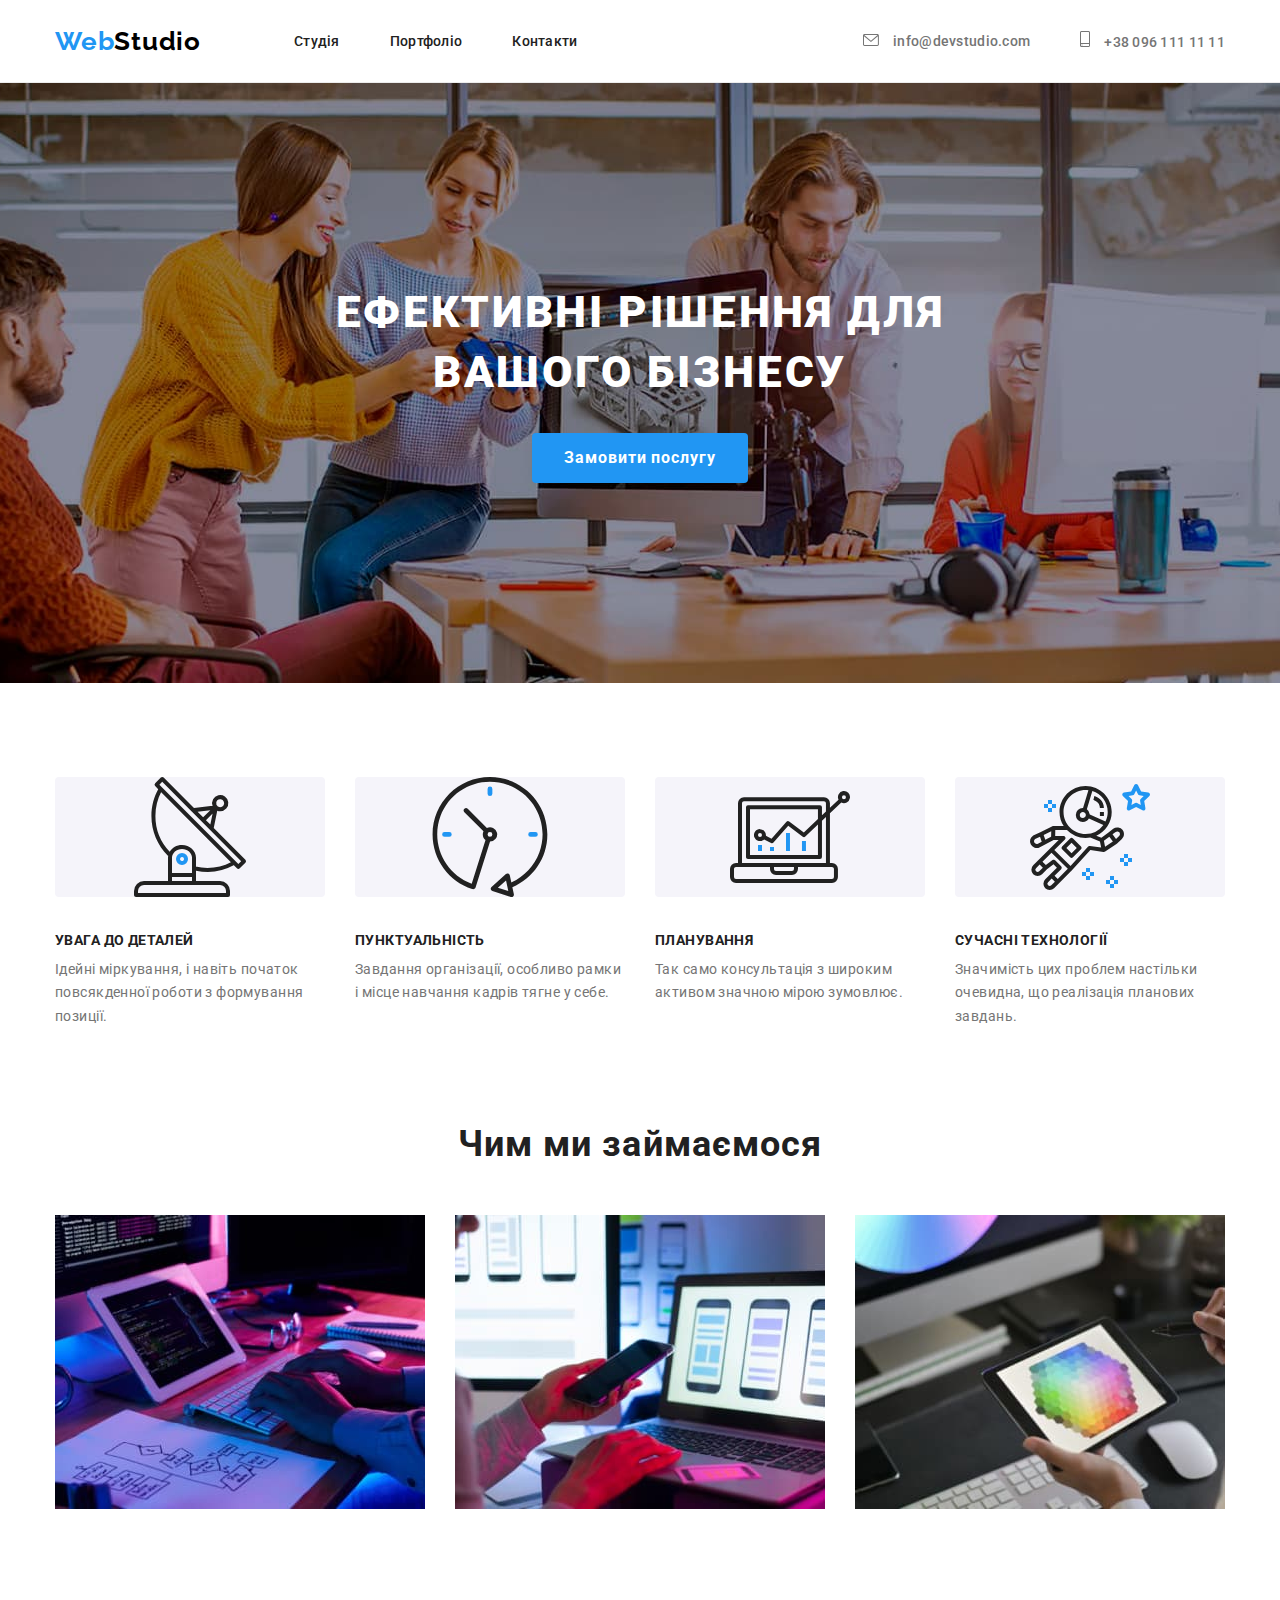
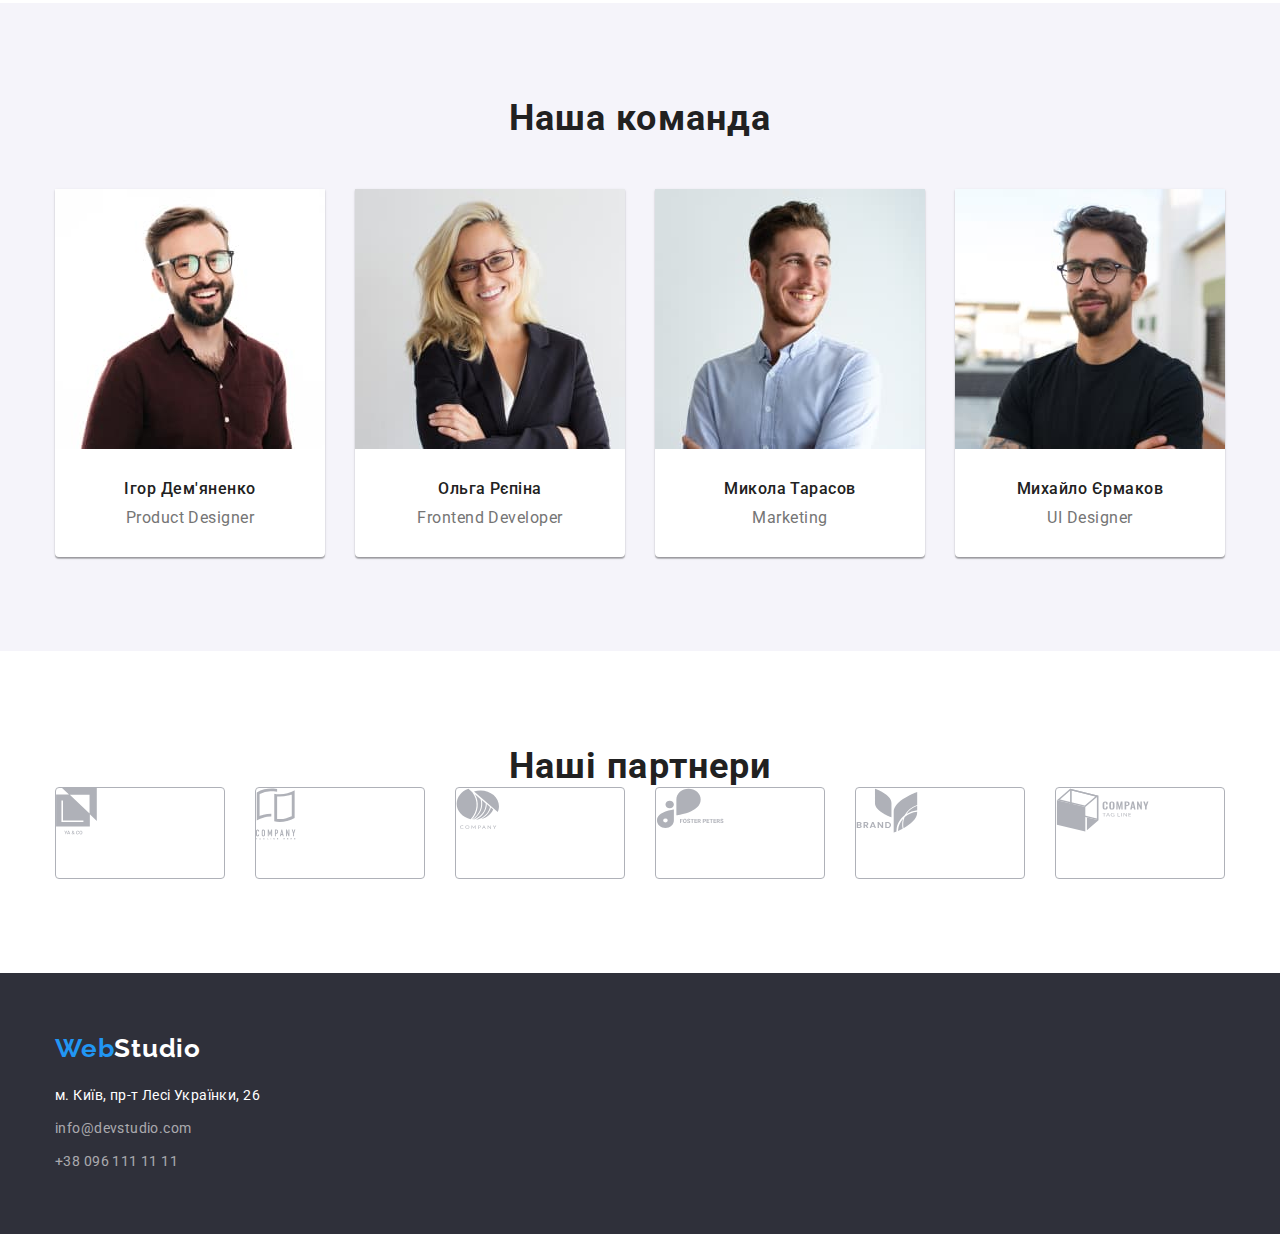
==== index.html @ ecf81061 "Перевірка" ====
<!DOCTYPE html>
<html lang="uk">
<head>
    <meta charset="UTF-8">
    <meta http-equiv="X-UA-Compatible" content="IE=edge">
   <meta name="viewport" content="width=device-width, initial-scale=1.0">
   <title>WebStudio</title>
   <link rel="preconnect" href="https://fonts.googleapis.com">
   <link rel="preconnect" href="https://fonts.gstatic.com" crossorigin>
   <link href="https://fonts.googleapis.com/css2?family=Raleway:wght@700&family=Roboto:wght@400;500;700;900&display=swap" rel="stylesheet">
    <link rel="stylesheet" href="https://cdnjs.cloudflare.com/ajax/libs/modern-normalize/1.1.0/modern-normalize.min.css">
   <link rel="stylesheet" href="./css/style.css" />

</head>
<body>
  <header class="header ">
    
    <div class="header-div container">
    <nav class="header-nav ">
       <a class="second-logo-color link" href="./index.html"><span class="logo-color">Web</span>Studio</a>
       <ul class="header-list"> 
            
            <li class="header-item">
                <a class="header-link link list focus-header" href="./index.html">Студія</a>
            </li>
            <li class="header-item">
                <a class="header-link link list focus-header" href="./portfolio.html">Портфоліо</a>
            </li>
            <li class="header-item">
                <a class="header-link link list focus-header" href="-">Контакти</a>
            </li>
        </ul>
    </nav>
        <ul class="header-contact">
        <li class="contact-item">
            <svg class="email-svg">
                <use href="./images/symbol-defs.svg#icon-email">
    
                </use>
            </svg>
            <a class="contact-link link list contact-clr-change" href="mailto:info@devstudio.com">info@devstudio.com</a></li>
        <li class="contact-item">
        
        <svg class="telephon-svg">
            <use href="./images/symbol-defs.svg#icon-smartphon"></use>
        </svg>
        <a class="contact-link link list contact-clr-change" href="tel:+380961111111">+38 096 111 11 11</a></li>
        </ul>
    </div>
    </header>
  <main class="middle">

    <section class="middle-section ">
        <div class="container">
      <h1 class="middle-title">Ефективні рішення для вашого бізнесу</h1>
      
      <button type="button" class="middle-button btm-settings">Замовити послугу</button>  
    
</div>
    </section>
    <section class="middle-advant section">
        <div class="container">
    <ul class="middle-list list ">
        <li class="middle-item "> 
            <svg class="middle-svg">
                <use href="./images/symbol-defs.svg#icon-antena-img"></use>
            </svg>
            <h3 class="advant-title">увага до деталей</h3>
        <p class="middle-text">Ідейні міркування, і навіть початок повсякденної роботи з формування позиції.</p></li>
        <li class="middle-item ">
            <svg class="middle-svg">
                <use href="./images/symbol-defs.svg#icon-clock-img"></use>
            </svg>
            <h3 class="advant-title">пунктуальність</h3>
        <p class="middle-text">Завдання організації, особливо рамки і місце навчання кадрів тягне у себе.</p></li>
        <li class="middle-item ">
            <svg class="middle-svg">
                <use href="./images/symbol-defs.svg#icon-diagram-img"></use>
            </svg>
            <h3 class="advant-title">планування</h3>
        <p class="middle-text">Так само консультація з широким активом значною мірою зумовлює.</p></li>
        <li class="middle-item ">
            <svg class="middle-svg">
                <use href="./images/symbol-defs.svg#icon-astronaut-img"></use>
            </svg>
            <h3 class="advant-title">сучасні технології</h3>
        <p class="middle-text">Значимість цих проблем настільки очевидна, що реалізація планових завдань.</p></li>
    </ul>
        </div>
</section>
        <section class="function section">
         <div class=" container">
    <h2 class="function-title ">Чим ми займаємося</h2>
       <ul class="function-list">
            <li class="function-item list"><img src="./images1folder/imgabout-img1.jpg" alt="Написання коду" width="370" height="294"> </li>
            <li class="function-item list"><img src="./images1folder/imgabout-img2.jpg" alt="Адаптація " width="370" height="294"></li>
            <li class="function-item list"><img src="./images1folder/imgabout-img3.jpg" alt="Дизайн" width="370" height="294"></li>
        </ul>
    </div>
       </section>
       <section class="team-section section">
        <div class="container">
       <h2 class="team-title">Наша команда</h2>
        <ul class="team-list">
        <li class="team-item list"><img src="./images2folder/imgman-photo1.jpg" alt="Ігор Дем'яненко"  width="270" height="260">
           <div class="team-div"> <h3 class="team-name">Ігор Дем'яненко</h3>
            <p class="team-text" lang="en">Product Designer</p></div>
        </li>
        <li class="team-item list"><img src="./images2folder/imgman-photo2.jpg" alt="Ольга Рєпіна" width="270" height="260" >
            <div class="team-div"><h3 class="team-name">Ольга Рєпіна</h3>
            <p class="team-text" lang="en">Frontend Developer</p></div>
        </li>
        <li class="team-item list"><img src="./images2folder/imgman-photo3.jpg" alt="Микола Тарасов"  width="270" height="260" >
            <div class="team-div"><h3 class="team-name">Микола Тарасов</h3>
            <p class="team-text" lang="en">Marketing</p></div>
        </li>
        <li class="team-item list"><img src="./images2folder/imgman-photo4.jpg" alt="Михайло Єрмаков"  width="270" height="260" >
            <div class="team-div"><h3 class="team-name">Михайло Єрмаков</h3>
            <p class="team-text" lang="en">UI Designer</p></div>
        </li>
        </ul>
     </div>
        </section>
        <section class="partner container">
            <h2 class="partner-title">Наші партнери</h2>
            <ul class="partner-list">
                <li class="partner-item list">
                    <a class="partner-link" href="-" >
                    <svg class="partner-svg icon-ya-co">
                        <use href="./images/symbol-defs.svg#icon-ya-co">

                        </use>
                    </svg>
                </a>
                </li>
                <li class="partner-item list">
                    <a class="partner-link" href="-" >
                    <svg class="partner-svg icon-list-cor" >
                        <use href="./images/symbol-defs.svg#icon-list-cor">

                        </use>
                    </svg>
                    </a>
                </li>
                <li class="partner-item list">
                    <a class="partner-link" href="-" >
                    <svg class="partner-svg icon-ship-cor" >
                        <use href="./images/symbol-defs.svg#icon-ship-cor">

                        </use>
                    </svg>
                    </a>
                </li>
                <li class="partner-item list">
                    <a class="partner-link" href="-" >
                        <svg class="partner-svg icon-foster"  >
                        <use href="./images/symbol-defs.svg#icon-foster">

                        </use>
                    </svg>
                    </a>
                </a>
                </li>
                <li class="partner-item list">
                    <a class="partner-link" href="-" >
                    <svg class="partner-svg icon-plant-cor" >
                        <use href="./images/symbol-defs.svg#icon-plant-cor">

                        </use>
                    </svg>
                    </a>
                </li>
                <li class="partner-item list">
                    <a class="partner-link" href="-" >
                    <svg class="partner-svg icon-teg-line" >
                        <use href="./images/symbol-defs.svg#icon-teg-line">

                        </use>
                    </svg>
                    </a>
                </li>
            </ul>
        </section>
        </main>
     <footer class="footer ">
    <div class="container">
            <div class="footer-title-div"><a class="footer-logo  link list" href="./index.html"><span class="end-logo-color">Web</span>Studio</a>
            </div>
                <address class="footer-address">
            <ul class="footer-list link list">
           <li class="footer-item"><a class="footer-link link footer-addr-clr address-clr-change" href="https://goo.gl/maps/CPtrU1FHBa2aNyZL9" target="_blank"
             rel="noopener noreferrer nofollow">м. Київ, пр-т Лесі Українки, 26</a></li>
            <li class="footer-item"><a class="footer-link link contact-clr-change" href="mailto:info@devstudio.com">info@devstudio.com</a></li>
            <li class="footer-item"><a class="footer-link link contact-clr-change" href="tel:+380961111111">+38 096 111 11 11</a></li>
        </ul>
    </address>
    </div>
       </footer>
</body>
</html>
---- css/style.css ----
:root {
--black-color: #212121 ;
--dark-gray-color:#2F303A ;
--black-000-color: #000000 ;
--blue-color: #2196F3 ;
--dark-blau:#188CE8 ;
--gray-color: #757575 ;
--white-color: #ffffff ;
--team-bg-colore:#F5F4FA ;;
--footer-address-clr: rgba(255, 255, 255, 0.6); 
/*------------portfolio----------------*/
--dark-white:#F5F4FA ;
--portf-btm-txt-clr:#212121 ;
--portf-title: #212121 ;
--portf-text:#757575;
--portf-btm-bg-effct:#2196F3;
--portf-btm-tx-effct: #ffffff ;
 }

h1,
h2,
h3,
h4,
h5,
h6,
p ,
ul,
ol{
	margin: 0;
    padding: 0;
}
.list {
	list-style: none;
	padding-left: 0;
	margin: 0;
}
.link {
	text-decoration: none;
	color: inherit;
}
img {
	display: block;
	max-width: 100%;
	height: auto;
}
address {
	font-style: normal;
	/* or */
	font-style: inherit;
}

.list{
    list-style: none;
}

.link{
    text-decoration: none;
}
html{
 box-sizing: border-box;
}

*,
*::before ,
*::after{
    box-sizing: inherit;
}

body{
    font-family:"Roboto", sans-serif ;
    color: var(--black-color);
    margin: 0;
    display: block;
    align-items: center;
    background-color: var(--white-color);
}

.container{
    width: 1200px;
    margin-left: auto;
    margin-right: auto;
    padding-left: 15px;
    padding-right: 15px;
}

.section{
    padding-top: 94px ;
    padding-bottom: 94px;
}
 /*-------------------- Header-----------------*/
.header-place{
    display: block;
    
}
.header-div{
    display: flex;
    margin-left: auto;
    margin-right: auto;
   
}
.header {
    border-bottom: 1px solid #ECECEC;
    color:var(--white-color);
    display: flex;
    align-items: center;
    
  

  
}


.header-nav{
    display: flex;
    align-items: center;
}

.second-logo-color {
    align-items: center;
    margin-right: 93px;


    font-family: 'Raleway';
font-style: normal;
font-weight: 700;
font-size: 26px;
line-height:calc(31/26);
letter-spacing: 0.03em;
    color:var(--black-000-color) ;
}
.logo-color {
    color: var(--blue-color);
}
.header-list {
    display: flex ;
    align-items: center;
    
}

.header-item {
    padding-top: 32px;
    padding-bottom: 32px;
    margin-right: 50px;
    display: block;
}
.header-item:last-child{
    margin-right: 0;
}
.email-svg{
    width: 16px;
    height: 12px;
    margin-right: 10px;
}
.header-link {
    padding-top: 32px;
    padding-bottom: 32px;
    


font-weight: 500;
font-size: 14px;
line-height: 1.14;
letter-spacing: 0.02em;
color: var(--black-color);
}
.header-link:hover  {
 color: var(--blue-color);
 
}
.focus-header:focus{
    color: var(--blue-color);
}


.header-contact {
    display: flex;
    margin-left: auto;
    align-items: center;
   

}
.telephon-svg{
    width: 10px;
    height: 16px;
    margin-right: 10px;
   
}

.contact-item {
    margin-right: 50px;
   display: block;
   
   
    
}
.contact-item:hover , .contact-item:focus{
    color: var(--blue-color);
}
.contact-item:last-child{
    margin-right: 0;
}
.contact-link {
    padding-top: 32px;
    padding-bottom: 32px;


    font-weight: 500;
font-size: 14px;
line-height: calc(16/14);
letter-spacing: 0.02em;
    color: var(--gray-color);
}

.contact-clr-change:hover , .contact-clr-change:focus{
color: var(--blue-color);
}
    
    
.middle{
  
   
}

.middle-section {
    background-image: url(../background-img/background-image.jpg);
    background-color: var(--dark-gray-color);
    padding-top: 200px;
    padding-bottom: 200px;
    max-width: 1600px;
    max-height: 600px;
    background-position: center;
    background-size: cover;
    background-repeat: no-repeat;
}


.middle-title {
    display: block;
    text-align: center;
    max-width: 696px;
    align-items: center;
    margin: 0 auto;
    margin-bottom: 30px;
    
   
    font-weight: 900;
    font-size: 44px;
    line-height: 1.36;
    text-align: center;
    letter-spacing: 0.06em;
    text-transform: uppercase;
        color: var(--white-color);
      
}

/* .mdl-btm-chg:hover , .mdl-btm-chg:focus{ 
    background-color: #188CE8;
}*/
.botton-div-1{
    padding-bottom: 200px;
}
.middle-button{
    display: inline-block;
    margin: 0 auto;
    padding-top: 10px;
    padding-bottom: 10px;
    padding-left: 32px;
    padding-right: 32px;
   

    font-family:inherit;
    font-weight: 700;
font-size: 16px;
line-height: 1.88;
background-color: var(--blue-color);
color: var(--white-color);
display: flex;
align-items: center;
text-align: center;
border-radius: 4px;
letter-spacing: 0.06em;
border: 0px;


}

.btm-settings:hover , .btm-settings:focus{
    background-color: var(--dark-blau);
    cursor: pointer;

}
.middle-advant {
    padding-bottom: 0;
   
}
.middle-list {
    display: flex;
    margin: 0, auto;
    
}
.middle-item {
    width: 270px;
    margin-right: 30px; 
    
   
}

.middle-item:last-child{
    margin: 0;
}
.middle-svg{
    width: 270px;
    height: 120px;
    margin-bottom: 30px;
    background-color: #F5F4FA;
    border-radius: 4px;
    
}

.advant-title {
font-weight: 700;
font-size: 14px;
line-height: calc(16/14);
letter-spacing: 0.03em;
text-transform: uppercase;
color: var(--black-color);
margin-bottom: 10px;
}
.middle-text {
    font-weight: 400;
font-size: 14px;
line-height: 1.71;
letter-spacing: 0.03em;
color: var(--gray-color);
}
.function {
    background-color: var(--white-color);
    
}

.function-title {
    margin-bottom: 50px;
    
font-weight: 700;
font-size: 36px;
line-height: calc(42/36);
text-align: center;
letter-spacing: 0.03em;
}


.function-list {
    display: flex;
    padding: 0;
}
.function-item {
    margin-right: 30px;
   
}
.function-item:last-child{
    margin: 0;
}

.team-section {
    background-color: var(--team-bg-colore);
}

.team-title {
margin-bottom: 50px;


color: var(--black-color);
font-weight: 700;
font-size: 36px;
line-height: calc(42/36);
text-align: center;
letter-spacing: 0.03em;
}
.team-list {
    display: flex;
    padding: 0;
}
.team-item {
    border-radius: 0px 0px 4px 4px;
    box-shadow: 0px 1px 3px rgba(0, 0, 0, 0.12), 0px 1px 1px rgba(0, 0, 0, 0.14), 0px 2px 1px rgba(0, 0, 0, 0.2);
    background-color: var(--white-color);
    width: 270px;
    margin-right: 30px;
}
.team-item:last-child{
margin: 0;
}
.team-div{
   
 padding-bottom: 30px;
 padding-top: 30px;
}
.team-name {
margin-bottom: 10px;

color: var(--black-color);
font-weight: 500;
font-size: 16px;
line-height: calc(19/16);
text-align: center;
letter-spacing: 0.03em;
}
.team-text {
color: var(--gray-color);
font-weight: 400;
font-size: 16px;
line-height: calc(19/16);
text-align: center;
letter-spacing: 0.03em;
}

.partner {
    padding-top: 94px;
    padding-bottom: 94px;
    background-color: var(--white-color);
   
}
.partner-title {
   margin-left: auto;
   margin-right: auto;

   font-weight: 700;
font-size: 36px;
line-height: calc(42/36);
text-align: center;
letter-spacing: 0.03em;
}
.partner-list {
    display: flex;
    margin-left: auto;
    margin-right: auto;
}
.partner-item {
    margin-right: 30px;
    border: 1px solid #AFB1B8;
border-radius: 4px;
width: 170px;
height: 92px;



}
.partner-item:last-child{
    margin-right: 0;
}

.partner-link{
    color:#AFB1B8 ;
    width: 170px;
    height: 92px;
    
   
}
.partner-link:hover,.partner-link:focus {
    color: var(--blue-color);
}
.partner-svg{
fill:currentColor;
object-fit: contain;

/* width: 40px; */
/* height: 40px; */

}
/* --------stile for every icon----------- */
 .icon-ya-co{
    width: 41px;
    height: 46.7px;
   object-position: 50% 50%;
    
}
.icon-list-cor{
     width: 40px;
    height: 52px;
    
}
.icon-ship-cor{
     width: 43.46px;
    height: 41.18px;
    
}
.icon-foster{
     width: 84.44px;
    height: 40.62px;
    
}
.icon-plant-cor{
     width: 62.54px;
    height: 45.43px;
    
}
.icon-teg-line{
     width: 93.79px;
    height: 43.93px;
    
}

/* ----------------end------------------ */

.footer {
    padding-top:60px; 
    padding-bottom: 60px;
    margin: 0 , auto;
    background-color: var(--dark-gray-color);
    
}
.footer-title-div{
    margin-bottom: 20px;
    
}
.footer-logo {
color: var(--white-color);
font-weight: 700;
font-size: 26px;
line-height: calc(31/26);
letter-spacing: 0.03em;
font-family: 'Raleway';
font-style: normal;


}
.end-logo-color {
    color: var(--blue-color);
}
.footer-address {
}
.footer-list {
}
.footer-item {
    font-style: normal;
    margin-bottom: 9px;

}
.footer-item:last-child{
   margin-bottom: 0;
}

.footer-link {
 color: var(--footer-address-clr);
 font-family: 'Roboto';
font-style: normal;
font-weight: 400;
font-size: 14px;
line-height: 1.71;
letter-spacing: 0.03em;
}
.footer-addr-clr{
    color:var(--white-color) ;
}
.address-clr-change:hover,.address-clr-change:focus{
    color: var(--blue-color)
}


/* -----------portfolio-------------*/

.portf-body{
    background-color:var(--white-color) ;
    font-family:"Roboto", sans-serif ;
    color: var(--black-color);

}

.prtf-header{
    background-color: var(--white-color);
 }
.visually-hidden {
    position: absolute;
    white-space: nowrap;
    width: 1px;
    height: 1px;
    overflow: hidden;
    border: 0;
    padding: 0;
    clip: rect(0 0 0 0);
    clip-path: inset(50%);
    margin: -1px;
} 
.prtf-list{
    display: flex;
    justify-content: center;
    margin-bottom: 50px;
}
.prtf-btm{
    margin-right: 8px;
   
}



.prtf-btm:last-child{
    margin: 0;
}
.filter{
    padding-top: 94px;
    background-color: var(--white-color);
    padding-bottom: 94px;
}
.portfolio-btm1{
    padding-left: 25px;
    padding-right: 25px;
    padding-top: 6px;
    padding-bottom: 6px;

    font-family:inherit;
    background-color: var(--dark-white);
  color: var(--black-color);
  border: 0px;
  font-weight: 500;
font-size: 16px;
line-height: 1.62;
text-align: center;
letter-spacing: 0.03em;
cursor: pointer;
    }
.portfolio-btm{
    padding-top: 6px;
    padding-left: 22px;
    padding-right: 22px;
    padding-bottom: 6px;


    font-family:inherit;
    background-color: var(--dark-white);
  color: var(--black-color);
  border: 0px;
  font-weight: 500;
font-size: 16px;
line-height: 1.62;
text-align: center;
letter-spacing: 0.03em;
cursor: pointer;

}


.btm-hover:hover {
    background-color: var(--blue-color);
    color:var(--white-color);
 }

 .btm-focus:focus{
    background-color:var(--blue-color) ;
    color:var(--white-color);
 }




 .prtf-grid{
    margin-top: 50px;
    padding: 0;
    display: flex;
    flex-wrap: wrap;
     gap: 30px;
     margin: 0;
    
     }
  
 /* } 
 .prtf-grid:nth-child(3n){
    column-gap: 0;
 }*/
.prtf-li{
    flex-basis: calc((100% - 60px) / 3);
}
.prtf-card{
    padding: 20px 24px;
   margin: 0;
    border: 1px solid #EEEEEE;
    border-top: none;
   
}

.portfolio-images{
    
}
 .portfolio-title{
    margin-bottom:4px ;

    font-weight: 700;
font-size: 18px;
line-height: 2;
letter-spacing: 0.06em;
color: var(--black-color);



 }

 .portfolio-text{

    font-weight: 400;
font-size: 16px;
line-height: 1.88;
letter-spacing: 0.03em;
color: var(--gray-color);
margin: 0;

 }
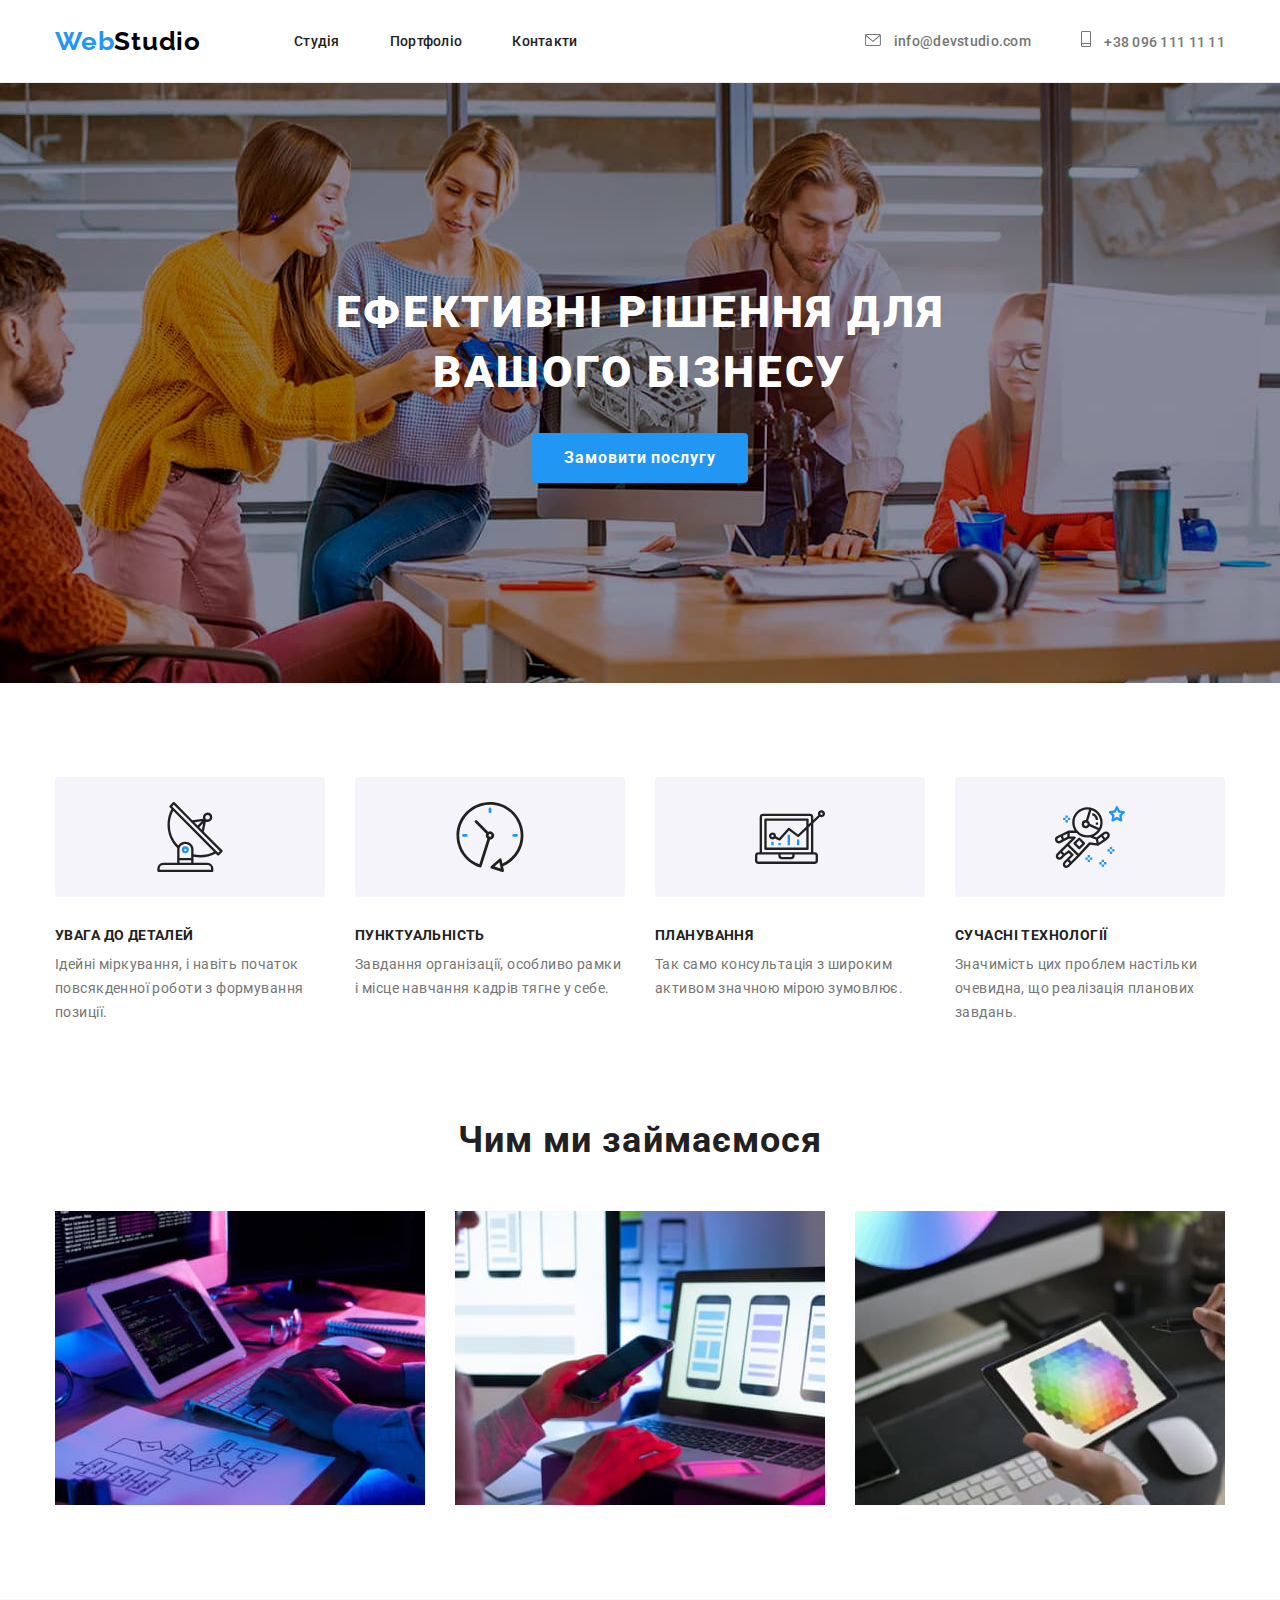
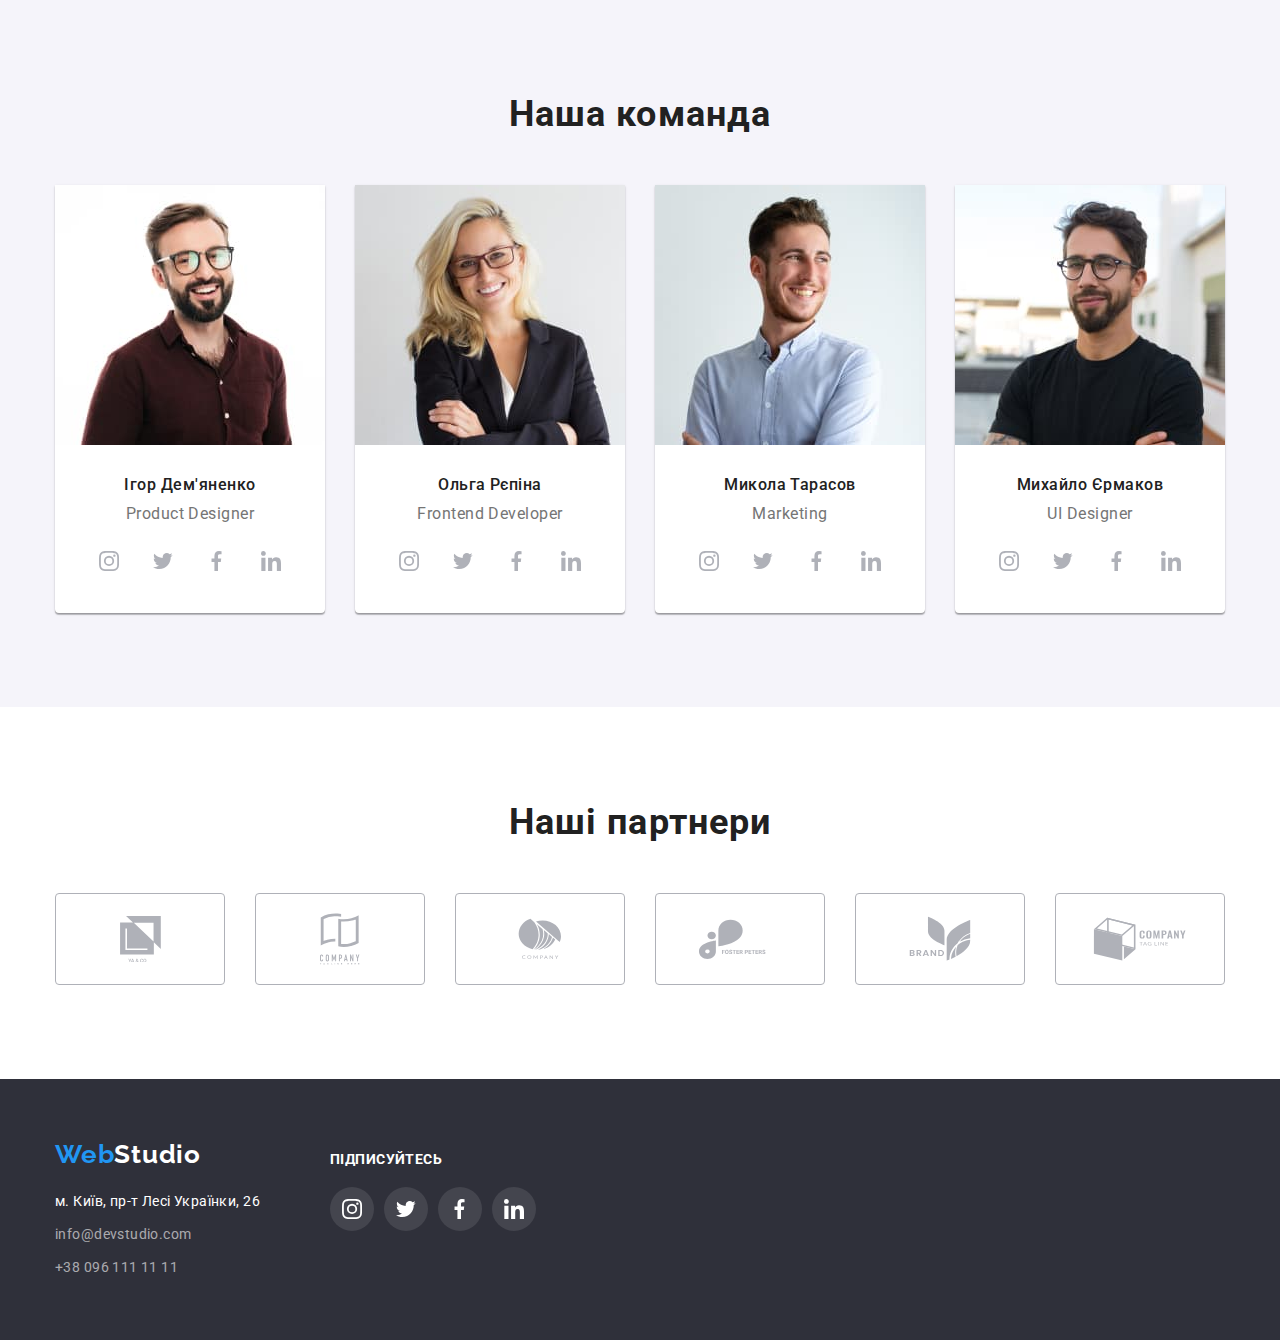
==== commit 8c733505: "Зробив 4 дз" ====
--- a/index.html
+++ b/index.html
@@ -33,18 +33,20 @@
     </nav>
         <ul class="header-contact">
         <li class="contact-item">
-            <svg class="email-svg">
-                <use href="./images/symbol-defs.svg#icon-email">
-    
-                </use>
-            </svg>
-            <a class="contact-link link list contact-clr-change" href="mailto:info@devstudio.com">info@devstudio.com</a></li>
+            
+            <a class="contact-link link list contact-clr-change" href="mailto:info@devstudio.com">
+                <svg class="email-svg">
+                    <use href="./images/symbol-defs.svg#icon-email"></use>
+                </svg>
+                info@devstudio.com</a></li>
         <li class="contact-item">
         
-        <svg class="telephon-svg">
-            <use href="./images/symbol-defs.svg#icon-smartphon"></use>
-        </svg>
-        <a class="contact-link link list contact-clr-change" href="tel:+380961111111">+38 096 111 11 11</a></li>
+        
+        <a class="contact-link link list contact-clr-change" href="tel:+380961111111">
+            <svg class="telephon-svg">
+                <use href="./images/symbol-defs.svg#icon-smartphon"></use>
+            </svg>
+            +38 096 111 11 11</a></li>
         </ul>
     </div>
     </header>
@@ -61,28 +63,28 @@
     <section class="middle-advant section">
         <div class="container">
     <ul class="middle-list list ">
-        <li class="middle-item "> 
-            <svg class="middle-svg">
+        <li class="middle-item "> <div class="middle-svg-div">
+            <svg class="middle-svg1">
                 <use href="./images/symbol-defs.svg#icon-antena-img"></use>
-            </svg>
+            </svg></div>
             <h3 class="advant-title">увага до деталей</h3>
         <p class="middle-text">Ідейні міркування, і навіть початок повсякденної роботи з формування позиції.</p></li>
         <li class="middle-item ">
-            <svg class="middle-svg">
+           <div class="middle-svg-div"> <svg class="middle-svg2">
                 <use href="./images/symbol-defs.svg#icon-clock-img"></use>
-            </svg>
+            </svg></div>
             <h3 class="advant-title">пунктуальність</h3>
         <p class="middle-text">Завдання організації, особливо рамки і місце навчання кадрів тягне у себе.</p></li>
         <li class="middle-item ">
-            <svg class="middle-svg">
+           <div class="middle-svg-div"> <svg class="middle-svg3">
                 <use href="./images/symbol-defs.svg#icon-diagram-img"></use>
-            </svg>
+            </svg></div>
             <h3 class="advant-title">планування</h3>
         <p class="middle-text">Так само консультація з широким активом значною мірою зумовлює.</p></li>
         <li class="middle-item ">
-            <svg class="middle-svg">
+            <div class="middle-svg-div"><svg class="middle-svg4">
                 <use href="./images/symbol-defs.svg#icon-astronaut-img"></use>
-            </svg>
+            </svg></div>
             <h3 class="advant-title">сучасні технології</h3>
         <p class="middle-text">Значимість цих проблем настільки очевидна, що реалізація планових завдань.</p></li>
     </ul>
@@ -102,21 +104,154 @@
         <div class="container">
        <h2 class="team-title">Наша команда</h2>
         <ul class="team-list">
-        <li class="team-item list"><img src="./images2folder/imgman-photo1.jpg" alt="Ігор Дем'яненко"  width="270" height="260">
+        <li class="team-item list">
+            <img src="./images2folder/imgman-photo1.jpg" alt="Ігор Дем'яненко"  width="270" height="260">
            <div class="team-div"> <h3 class="team-name">Ігор Дем'яненко</h3>
-            <p class="team-text" lang="en">Product Designer</p></div>
+            <p class="team-text" lang="en">Product Designer</p>
+        <div class="team-social-div">
+            <ul class="social-team-list">
+                <li class="team-social-item list">
+                    <a class="social-team-link" href="-">
+                    <svg class="social-team-svg icon-instagram">
+                        <use href="./images/symbol-def.svg#icon-instagram"></use>
+                    </svg>
+                    </a>
+                </li>
+                <li class="team-social-item list">
+                    <a class="social-team-link" href="-">
+                    <svg class="social-team-svg icon-twitter">
+                        <use href="./images/symbol-defs.svg#icon-twitter"></use>
+                    </svg>
+                    </a>
+                </li>
+                <li class="team-social-item list">
+                    <a class="social-team-link" href="-">
+                    <svg class="social-team-svg icon-facebook">
+                        <use href="./images/symbol-defs.svg#icon-facebook"></use>
+                    </svg>
+                    </a>
+                </li>
+                <li class="team-social-item list">
+                    <a class="social-team-link" href="-">
+                    <svg class="social-team-svg icon-linkedin">
+                        <use href="./images/symbol-defs.svg#icon-linkedin"></use>
+                    </svg>
+                    </a>
+                </li>
+            </ul>
+        </div>
+        </div>
         </li>
         <li class="team-item list"><img src="./images2folder/imgman-photo2.jpg" alt="Ольга Рєпіна" width="270" height="260" >
             <div class="team-div"><h3 class="team-name">Ольга Рєпіна</h3>
-            <p class="team-text" lang="en">Frontend Developer</p></div>
+            <p class="team-text" lang="en">Frontend Developer</p>
+            <div class="team-social-div">
+                <ul class="social-team-list">
+                    <li class="team-social-item list">
+                        <a class="social-team-link" href="-">
+                        <svg class="social-team-svg icon-instagram">
+                            <use href="./images/symbol-def.svg#icon-instagram"></use>
+                        </svg>
+                        </a>
+                    </li>
+                    <li class="team-social-item list">
+                        <a class="social-team-link" href="-">
+                        <svg class="social-team-svg icon-twitter">
+                            <use href="./images/symbol-defs.svg#icon-twitter"></use>
+                        </svg>
+                        </a>
+                    </li>
+                    <li class="team-social-item list">
+                        <a class="social-team-link" href="-">
+                        <svg class="social-team-svg icon-facebook">
+                            <use href="./images/symbol-defs.svg#icon-facebook"></use>
+                        </svg>
+                        </a>
+                    </li>
+                    <li class="team-social-item list">
+                        <a class="social-team-link" href="-">
+                        <svg class="social-team-svg icon-linkedin">
+                            <use href="./images/symbol-defs.svg#icon-linkedin"></use>
+                        </svg>
+                        </a>
+                    </li>
+                </ul>
+            </div>
+        </div>
         </li>
         <li class="team-item list"><img src="./images2folder/imgman-photo3.jpg" alt="Микола Тарасов"  width="270" height="260" >
             <div class="team-div"><h3 class="team-name">Микола Тарасов</h3>
-            <p class="team-text" lang="en">Marketing</p></div>
+            <p class="team-text" lang="en">Marketing</p>
+            <div class="team-social-div">
+                <ul class="social-team-list">
+                    <li class="team-social-item list">
+                        <a class="social-team-link" href="-">
+                        <svg class="social-team-svg icon-instagram">
+                            <use href="./images/symbol-def.svg#icon-instagram"></use>
+                        </svg>
+                        </a>
+                    </li>
+                    <li class="team-social-item list">
+                        <a class="social-team-link" href="-">
+                        <svg class="social-team-svg icon-twitter">
+                            <use href="./images/symbol-defs.svg#icon-twitter"></use>
+                        </svg>
+                        </a>
+                    </li>
+                    <li class="team-social-item list">
+                        <a class="social-team-link" href="-">
+                        <svg class="social-team-svg icon-facebook">
+                            <use href="./images/symbol-defs.svg#icon-facebook"></use>
+                        </svg>
+                        </a>
+                    </li>
+                    <li class="team-social-item list">
+                        <a class="social-team-link" href="-">
+                        <svg class="social-team-svg icon-linkedin">
+                            <use href="./images/symbol-defs.svg#icon-linkedin"></use>
+                        </svg>
+                        </a>
+                    </li>
+                </ul>
+            </div>
+        </div>
         </li>
         <li class="team-item list"><img src="./images2folder/imgman-photo4.jpg" alt="Михайло Єрмаков"  width="270" height="260" >
             <div class="team-div"><h3 class="team-name">Михайло Єрмаков</h3>
-            <p class="team-text" lang="en">UI Designer</p></div>
+            <p class="team-text" lang="en">UI Designer</p>
+            <div class="team-social-div">
+                <ul class="social-team-list">
+                    <li class="team-social-item list">
+                        <a class="social-team-link" href="-">
+                        <svg class="social-team-svg icon-instagram">
+                            <use href="./images/symbol-def.svg#icon-instagram"></use>
+                        </svg>
+                        </a>
+                    </li>
+                    <li class="team-social-item list">
+                        <a class="social-team-link" href="-">
+                        <svg class="social-team-svg icon-twitter">
+                            <use href="./images/symbol-defs.svg#icon-twitter"></use>
+                        </svg>
+                        </a>
+                    </li>
+                    <li class="team-social-item list">
+                        <a class="social-team-link" href="-">
+                        <svg class="social-team-svg icon-facebook">
+                            <use href="./images/symbol-defs.svg#icon-facebook"></use>
+                        </svg>
+                        </a>
+                    </li>
+                    <li class="team-social-item list">
+                        <a class="social-team-link" href="-">
+                        <svg class="social-team-svg icon-linkedin">
+                            <use href="./images/symbol-defs.svg#icon-linkedin"></use>
+                        </svg>
+                        </a>
+                    </li>
+                </ul>
+            </div>
+        </div>
         </li>
         </ul>
      </div>
@@ -183,8 +318,9 @@
         </section>
         </main>
      <footer class="footer ">
-    <div class="container">
-            <div class="footer-title-div"><a class="footer-logo  link list" href="./index.html"><span class="end-logo-color">Web</span>Studio</a>
+    <div class="container foooter-div">
+        <div class="address-div">
+           <div class="footer-title-div"><a class="footer-logo  link list" href="./index.html"><span class="end-logo-color">Web</span>Studio</a>
             </div>
                 <address class="footer-address">
             <ul class="footer-list link list">
@@ -193,7 +329,43 @@
             <li class="footer-item"><a class="footer-link link contact-clr-change" href="mailto:info@devstudio.com">info@devstudio.com</a></li>
             <li class="footer-item"><a class="footer-link link contact-clr-change" href="tel:+380961111111">+38 096 111 11 11</a></li>
         </ul>
+   
     </address>
+  </div> 
+    <div class="social-networks-footer">
+        <h2 class="social-title">Підписуйтесь</h2>
+        <ul class="social-list">
+
+            <li class="social-item list">
+                <a class="social-link" href="">
+                    <svg class="social-svg icon-instagram">
+                        <use href="./images/symbol-def.svg#icon-instagram"></use>
+                    </svg>
+                </a>
+            </li>
+            <li class="social-item list">
+                <a class="social-link" href="">
+                    <svg class="social-svg icon-twitter">
+                        <use href="./images/symbol-defs.svg#icon-twitter"></use>
+                    </svg>
+                </a>
+            </li>
+            <li class="social-item list">
+                <a class="social-link" href="">
+                    <svg class="social-svg icon-facebook">
+                        <use href="./images/symbol-defs.svg#icon-facebook"></use>
+                    </svg>
+                </a>
+            </li>
+            <li class="social-item list">
+                <a class="social-link" href="">
+                    <svg class="social-svg icon-linkedin">
+                        <use href="./images/symbol-defs.svg#icon-linkedin"></use>
+                    </svg>
+                </a>
+            </li>
+        </ul>
+    </div>
     </div>
        </footer>
 </body>
--- a/css/style.css
+++ b/css/style.css
@@ -151,6 +151,7 @@
     width: 16px;
     height: 12px;
     margin-right: 10px;
+    fill: currentColor;
 }
 .header-link {
     padding-top: 32px;
@@ -184,6 +185,7 @@
     width: 10px;
     height: 16px;
     margin-right: 10px;
+    fill: currentColor;
    
 }
 
@@ -309,14 +311,37 @@
 .middle-item:last-child{
     margin: 0;
 }
-.middle-svg{
+.middle-svg-div{
     width: 270px;
     height: 120px;
-    margin-bottom: 30px;
     background-color: #F5F4FA;
     border-radius: 4px;
-    
-}
+    margin-bottom: 30px;
+   
+    display: flex;
+    justify-content: center;
+    align-items: center;
+    
+}
+.middle-svg1{
+    width: 70px;
+    height: 70px;
+       
+}
+.middle-svg2{
+    width:70px;
+    height: 70px;
+
+}
+.middle-svg3{
+    width: 70px;
+    height: 70px;
+}
+.middle-svg4{
+    width: 70px;
+    height: 70px;
+}
+
 
 .advant-title {
 font-weight: 700;
@@ -414,6 +439,40 @@
 text-align: center;
 letter-spacing: 0.03em;
 }
+.team-social-div{
+    margin-top: 16px;
+    display: flex;
+    justify-content: center;
+}
+.social-team-list{
+    display: flex;
+}
+
+.team-social-item {
+    margin-right: 10px;
+   
+}
+.team-social-item:last-child{
+    margin-right: 0;
+}
+.social-team-link{
+    width: 44px;
+    height: 44px;
+    display: flex;
+    justify-content: center;
+    align-items: center;
+    color: #AFB1B8;
+    border-radius: 50%;
+}
+.social-team-link:hover , .social-team-link:focus {
+    background-color: var(--blue-color);
+    color: var(--white-color);
+ }
+.social-team-svg {
+    width: 100%;
+    height: 100%;
+    fill: currentColor;
+}
 
 .partner {
     padding-top: 94px;
@@ -424,6 +483,7 @@
 .partner-title {
    margin-left: auto;
    margin-right: auto;
+   margin-bottom: 50px;
 
    font-weight: 700;
 font-size: 36px;
@@ -438,34 +498,37 @@
 }
 .partner-item {
     margin-right: 30px;
-    border: 1px solid #AFB1B8;
-border-radius: 4px;
+   
 width: 170px;
 height: 92px;
 
-
-
-}
+}
+
 .partner-item:last-child{
     margin-right: 0;
 }
 
 .partner-link{
     color:#AFB1B8 ;
-    width: 170px;
-    height: 92px;
-    
+    width: 100%;
+    height: 100%;
+    border: 1px solid #AFB1B8;
+    border-radius: 4px;
+    display: flex;
+    justify-content: center;
+    align-items: center;
    
 }
 .partner-link:hover,.partner-link:focus {
     color: var(--blue-color);
+    border-color: var(--blue-color);
+    
 }
 .partner-svg{
 fill:currentColor;
 object-fit: contain;
 
-/* width: 40px; */
-/* height: 40px; */
+
 
 }
 /* --------stile for every icon----------- */
@@ -509,6 +572,13 @@
     margin: 0 , auto;
     background-color: var(--dark-gray-color);
     
+}
+.foooter-div{
+    display: flex;
+
+}
+.address-div{
+
 }
 .footer-title-div{
     margin-bottom: 20px;
@@ -557,7 +627,69 @@
     color: var(--blue-color)
 }
 
-
+.social-networks-footer{
+    margin-left: 70px;
+}
+.social-title{
+    margin-top: 12px;
+    font-weight: 700;
+font-size: 14px;
+line-height: 16px;
+letter-spacing: 0.03em;
+text-transform: uppercase;
+
+color: #FFFFFF;
+}
+.social-list{
+    display: flex;
+    margin-top: 20px;
+}
+.social-item {
+    width: 44px;
+    height: 44px;
+    
+    margin-right: 10px;
+    
+}
+.social-item:last-child{
+    margin-right: 0;
+}
+.social-link {
+    width: 100%;
+    height: 100%;
+    display: flex;
+    justify-content: center;
+    align-items: center;
+    background: rgba(255, 255, 255, 0.1);
+    border-radius: 50%; 
+    fill: #FFFFFF;
+}
+.social-link:hover , .social-link:focus{
+    background-color: var(--blue-color);
+}
+.social-svg {
+    
+    object-fit: contain;
+    width:100%;
+    height: 100%;
+    
+}
+.icon-instagram{
+    width: 20px; ;
+    height: 20px; ;
+}
+.icon-twitter{
+    width:20px ;
+    height: 20px;
+}
+.icon-facebook{
+    width: 20px; ;
+    height: 20px; ;
+}
+.icon-linkedin{
+    width: 20px;
+    height:20px;
+}
 /* -----------portfolio-------------*/
 
 .portf-body{
@@ -670,6 +802,9 @@
 .prtf-li{
     flex-basis: calc((100% - 60px) / 3);
 }
+.prtf-li:hover , .prtf-li:focus{
+    box-shadow: 0px 1px 1px rgba(0, 0, 0, 0.12), 0px 4px 4px rgba(0, 0, 0, 0.06), 1px 4px 6px rgba(0, 0, 0, 0.16);
+}
 .prtf-card{
     padding: 20px 24px;
    margin: 0;
@@ -689,10 +824,9 @@
 line-height: 2;
 letter-spacing: 0.06em;
 color: var(--black-color);
-
-
-
  }
+
+
 
  .portfolio-text{
 
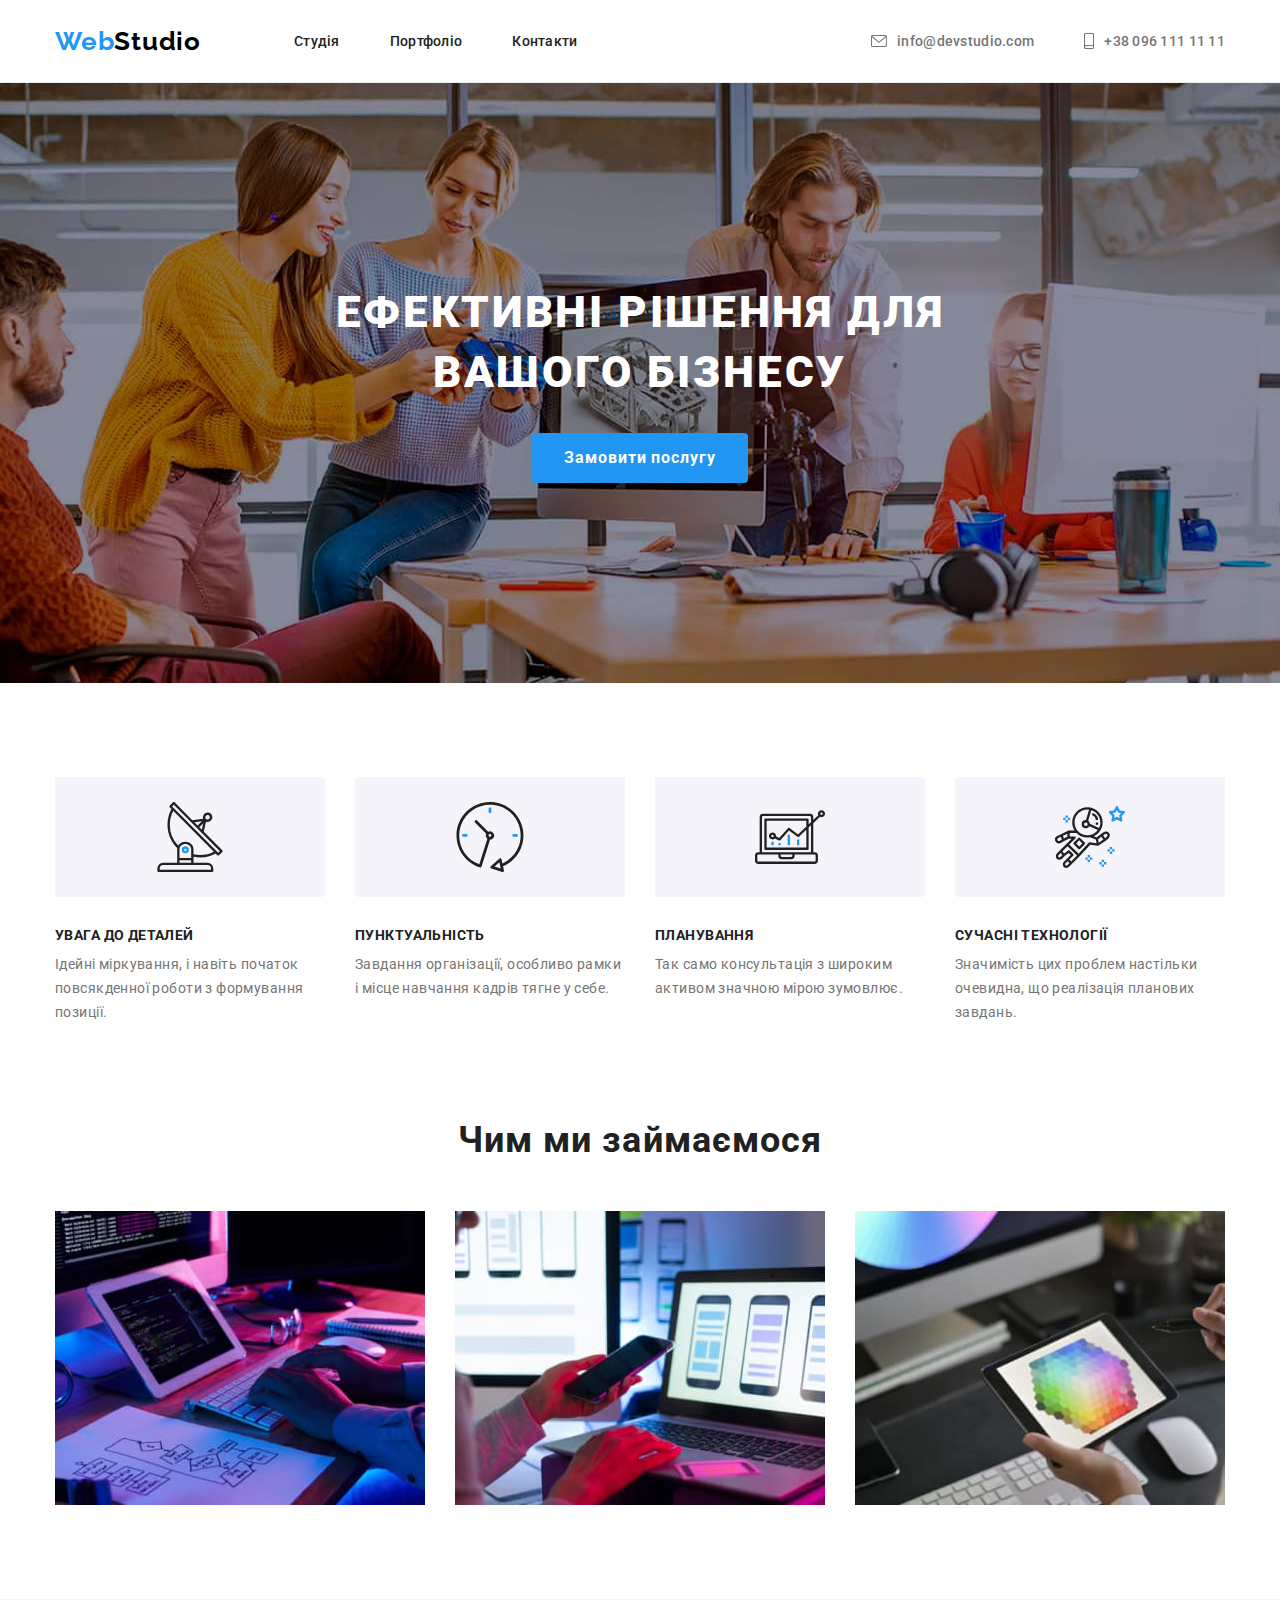
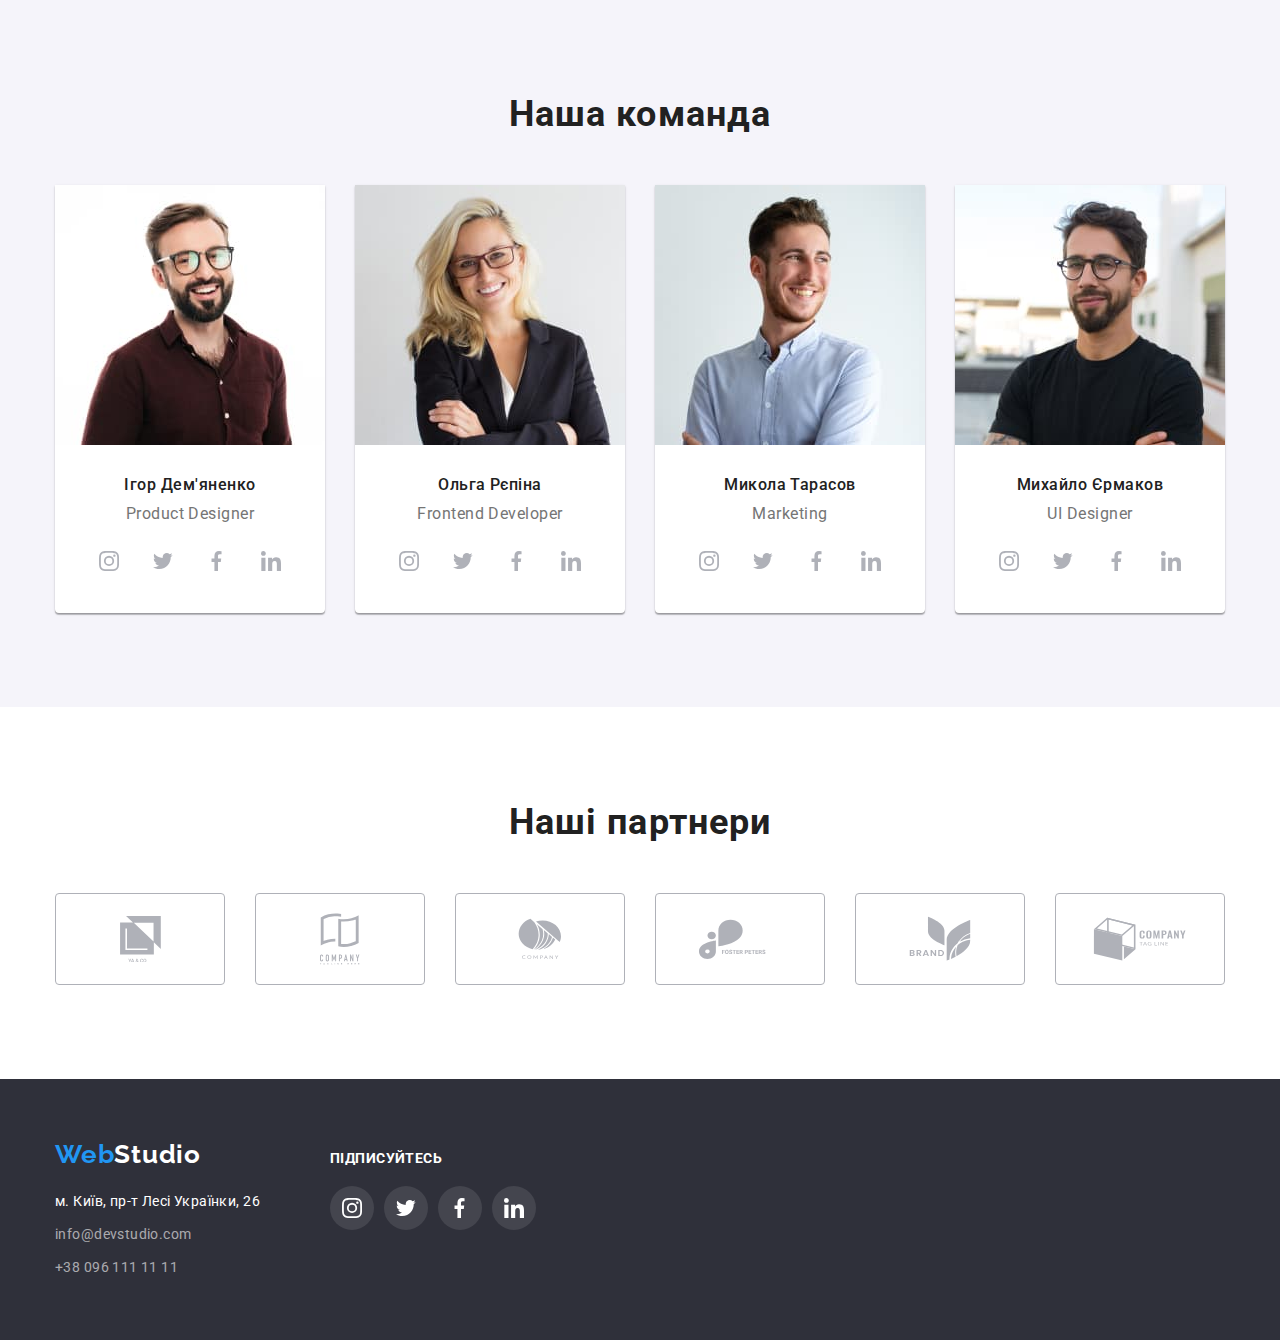
==== commit dc30daa5: "Доробив" ====
--- a/index.html
+++ b/index.html
@@ -108,7 +108,7 @@
             <img src="./images2folder/imgman-photo1.jpg" alt="Ігор Дем'яненко"  width="270" height="260">
            <div class="team-div"> <h3 class="team-name">Ігор Дем'яненко</h3>
             <p class="team-text" lang="en">Product Designer</p>
-        <div class="team-social-div">
+        
             <ul class="social-team-list">
                 <li class="team-social-item list">
                     <a class="social-team-link" href="-">
@@ -139,13 +139,13 @@
                     </a>
                 </li>
             </ul>
-        </div>
+        
         </div>
         </li>
         <li class="team-item list"><img src="./images2folder/imgman-photo2.jpg" alt="Ольга Рєпіна" width="270" height="260" >
             <div class="team-div"><h3 class="team-name">Ольга Рєпіна</h3>
             <p class="team-text" lang="en">Frontend Developer</p>
-            <div class="team-social-div">
+            
                 <ul class="social-team-list">
                     <li class="team-social-item list">
                         <a class="social-team-link" href="-">
@@ -176,13 +176,13 @@
                         </a>
                     </li>
                 </ul>
-            </div>
+           
         </div>
         </li>
         <li class="team-item list"><img src="./images2folder/imgman-photo3.jpg" alt="Микола Тарасов"  width="270" height="260" >
             <div class="team-div"><h3 class="team-name">Микола Тарасов</h3>
             <p class="team-text" lang="en">Marketing</p>
-            <div class="team-social-div">
+            
                 <ul class="social-team-list">
                     <li class="team-social-item list">
                         <a class="social-team-link" href="-">
@@ -213,13 +213,13 @@
                         </a>
                     </li>
                 </ul>
-            </div>
+            
         </div>
         </li>
         <li class="team-item list"><img src="./images2folder/imgman-photo4.jpg" alt="Михайло Єрмаков"  width="270" height="260" >
             <div class="team-div"><h3 class="team-name">Михайло Єрмаков</h3>
             <p class="team-text" lang="en">UI Designer</p>
-            <div class="team-social-div">
+            
                 <ul class="social-team-list">
                     <li class="team-social-item list">
                         <a class="social-team-link" href="-">
@@ -250,13 +250,14 @@
                         </a>
                     </li>
                 </ul>
-            </div>
+           
         </div>
         </li>
         </ul>
      </div>
         </section>
-        <section class="partner container">
+        <section class="partner ">
+            <div class="container">
             <h2 class="partner-title">Наші партнери</h2>
             <ul class="partner-list">
                 <li class="partner-item list">
@@ -316,12 +317,13 @@
                 </li>
             </ul>
         </section>
+    </div>
         </main>
      <footer class="footer ">
     <div class="container foooter-div">
         <div class="address-div">
-           <div class="footer-title-div"><a class="footer-logo  link list" href="./index.html"><span class="end-logo-color">Web</span>Studio</a>
-            </div>
+          <a class="footer-logo  link list" href="./index.html"><span class="end-logo-color">Web</span>Studio</a>
+            
                 <address class="footer-address">
             <ul class="footer-list link list">
            <li class="footer-item"><a class="footer-link link footer-addr-clr address-clr-change" href="https://goo.gl/maps/CPtrU1FHBa2aNyZL9" target="_blank"
--- a/css/style.css
+++ b/css/style.css
@@ -212,6 +212,8 @@
 line-height: calc(16/14);
 letter-spacing: 0.02em;
     color: var(--gray-color);
+    display: flex;
+    align-items: center;
 }
 
 .contact-clr-change:hover , .contact-clr-change:focus{
@@ -234,6 +236,7 @@
     background-position: center;
     background-size: cover;
     background-repeat: no-repeat;
+    margin: 0 auto;
 }
 
 
@@ -439,13 +442,12 @@
 text-align: center;
 letter-spacing: 0.03em;
 }
-.team-social-div{
+
+.social-team-list{
+    display: flex;
     margin-top: 16px;
-    display: flex;
+   
     justify-content: center;
-}
-.social-team-list{
-    display: flex;
 }
 
 .team-social-item {
@@ -493,8 +495,7 @@
 }
 .partner-list {
     display: flex;
-    margin-left: auto;
-    margin-right: auto;
+    
 }
 .partner-item {
     margin-right: 30px;
@@ -575,15 +576,13 @@
 }
 .foooter-div{
     display: flex;
+    align-items: baseline;
 
 }
 .address-div{
 
 }
-.footer-title-div{
-    margin-bottom: 20px;
-    
-}
+
 .footer-logo {
 color: var(--white-color);
 font-weight: 700;
@@ -592,6 +591,8 @@
 letter-spacing: 0.03em;
 font-family: 'Raleway';
 font-style: normal;
+display: block;
+margin-bottom: 20px;
 
 
 }
@@ -631,7 +632,7 @@
     margin-left: 70px;
 }
 .social-title{
-    margin-top: 12px;
+    
     font-weight: 700;
 font-size: 14px;
 line-height: 16px;
